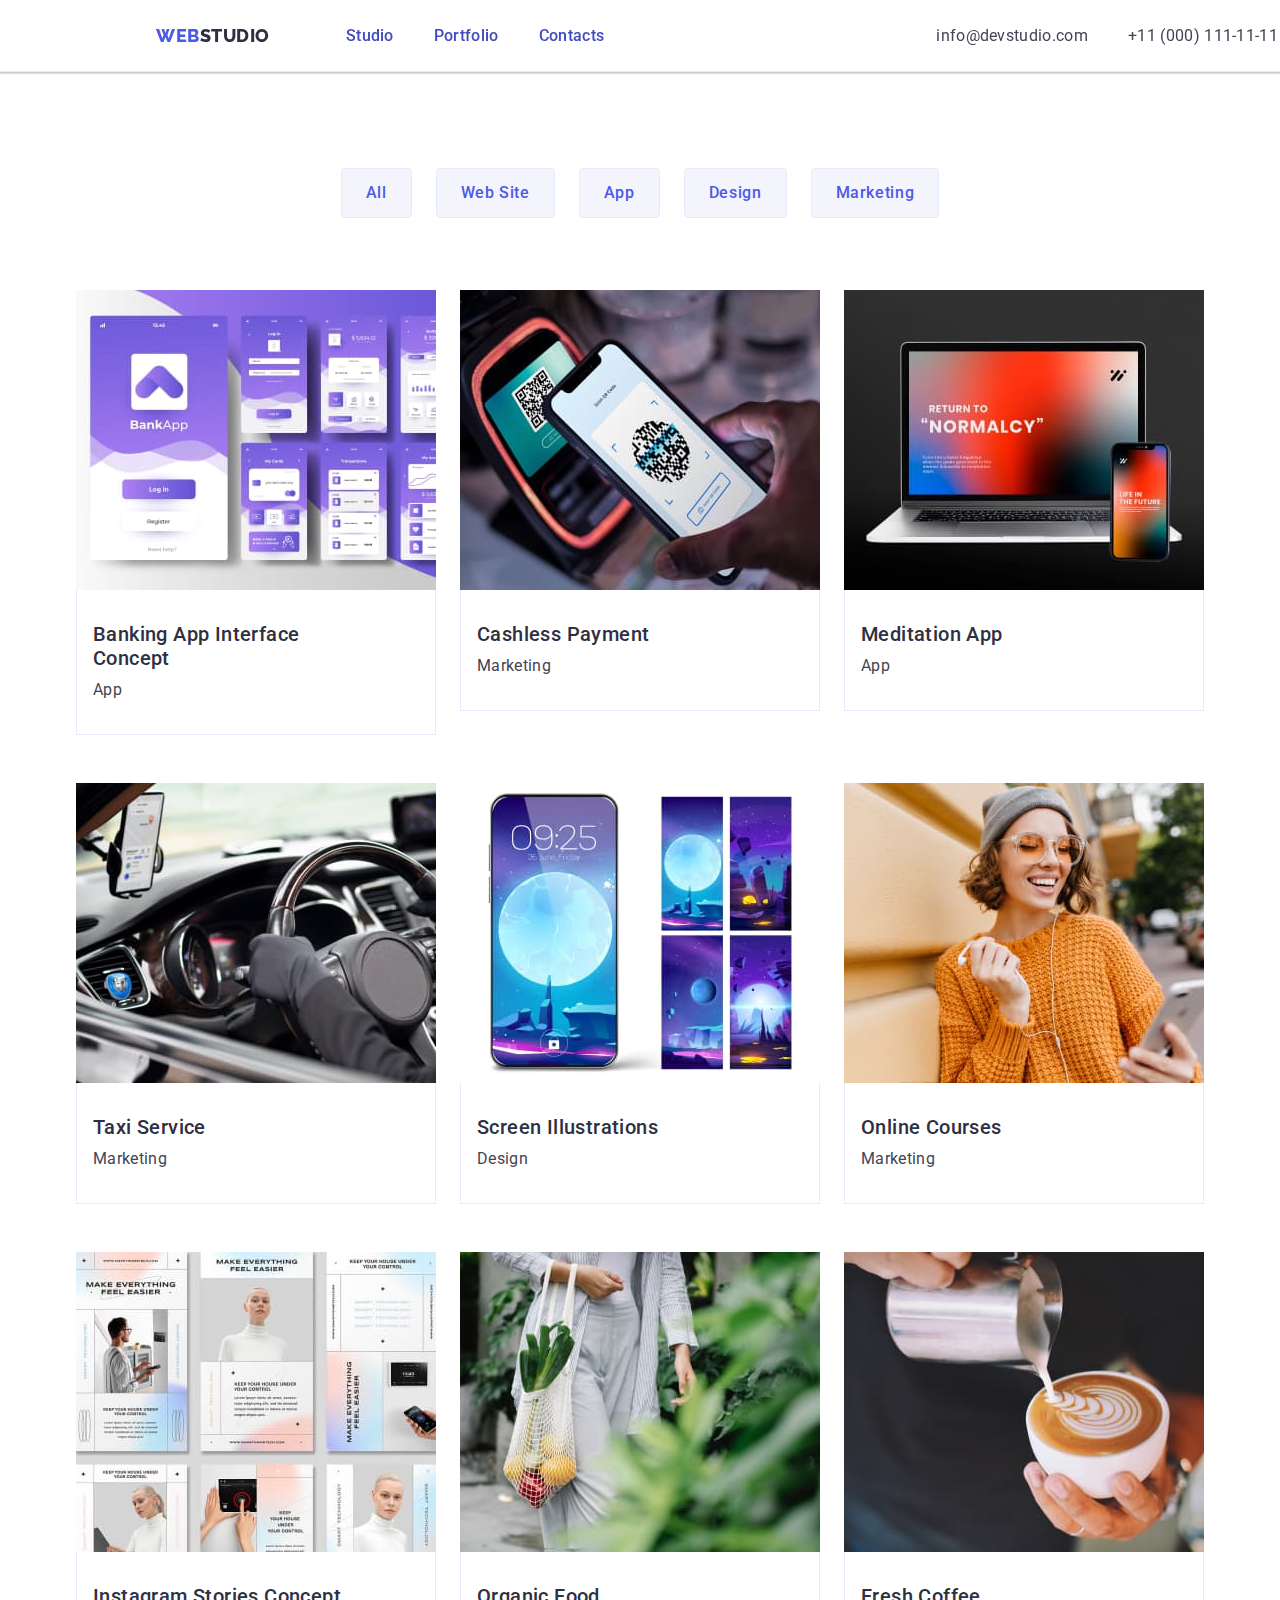
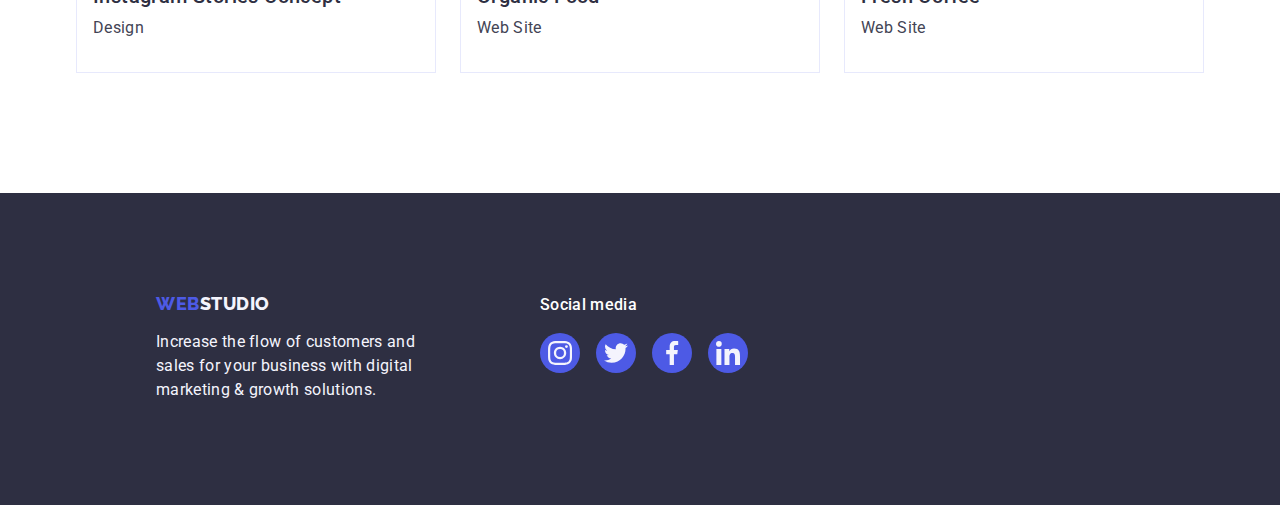
==== portfolio.html @ ceb00c8d "Initial commit" ====
<!DOCTYPE html>
<html lang="en">
  <head>
    <meta charset="UTF-8" />
    <title>Portfolio</title>
    <link
      rel="stylesheet"
      href="https://cdnjs.cloudflare.com/ajax/libs/modern-normalize/2.0.0/modern-normalize.min.css"
    />
    <link rel="preconnect" href="https://fonts.googleapis.com" />
    <link rel="preconnect" href="https://fonts.gstatic.com" crossorigin />
    <link
      href="https://fonts.googleapis.com/css2?family=Raleway:wght@800&family=Roboto:wght@400;500;700;900&display=swap"
      rel="stylesheet"
    />
    <link rel="stylesheet" href="./css/styles.css" />
  </head>
  <!--Body-->
  <body class="body">
    <header class="header">
      <div class="container">
        <nav class="nav">
          <a href="./index.html" class="web-logo link"
            >Web<span class="studio link">Studio</span></a
          >
          <ul class="list">
            <li><a href="./index.html" class="nav-menu link">Studio</a></li>
            <li>
              <a href="./portfolio.html" class="nav-menu link">Portfolio</a>
            </li>
            <li><a href="" class="nav-menu link">Contacts</a></li>
          </ul>
        </nav>
        <!--Contacts-->
        <address class="address list">
          <ul class="list">
            <li>
              <a class="contact-list link" href="mailto:info@devstudio.com"
                >info@devstudio.com</a
              >
            </li>
            <li>
              <a class="contact-list link" href="tel:+110001111111"
                >+11 (000) 111-11-11</a
              >
            </li>
          </ul>
        </address>
      </div>
    </header>
    <!--Main section-->
    <main>
      <section class="portfolio-section">
        <div class="container">
          <h1 class="visually-hidden">
            In the future this text will be hidden
          </h1>
          <!--Button section-->
          <ul class="filter-list">
            <li class="filter-item">
              <button type="button" class="filter-btn">All</button>
            </li>
            <li class="filter-item">
              <button type="button" class="filter-btn">Web Site</button>
            </li>
            <li class="filter-item">
              <button type="button" class="filter-btn">App</button>
            </li>
            <li class="filter-item">
              <button type="button" class="filter-btn">Design</button>
            </li>
            <li class="filter-item">
              <button type="button" class="filter-btn">Marketing</button>
            </li>
          </ul>

          <!--Pictures section-->

          <ul class="card-list-item">
            <li class="card-list">
              <a href="./portfolio.html" class="link">
                <div class="card-overlay">
                  <img
                    src="./images/interface-of-bank.jpg"
                    alt="BankApp"
                    width="360"
                  />
                  <p class="card-overlay-text">
                    14 Stylish and User-Friendly App Design Concepts · Task
                    Manager App · Calorie Tracker App · Exotic Fruit Ecommerce
                    App · Cloud Storage App
                  </p>
                </div>
                <div class="card-content">
                  <h2 class="ttl">Banking App Interface Concept</h2>
                  <p class="text">App</p>
                </div>
              </a>
            </li>
            <li class="card-list">
              <a href="./portfolio.html" class="link">
                <div class="card-overlay">
                  <img
                    src="./images/qr-code.jpg"
                    alt="Cashless Payment Marketing"
                    width="360"
                  />
                  <p class="card-overlay-text">
                    14 Stylish and User-Friendly App Design Concepts · Task
                    Manager App · Calorie Tracker App · Exotic Fruit Ecommerce
                    App · Cloud Storage App
                  </p>
                </div>
                <div class="card-content">
                  <h2 class="ttl">Cashless Payment</h2>
                  <p class="text">Marketing</p>
                </div>
              </a>
            </li>
            <li class="card-list">
              <a href="./portfolio.html" class="link">
                <div class="card-overlay">
                  <img
                    src="./images/computer-and-phone.jpg"
                    alt="Meditation App"
                    width="360"
                  />
                  <p class="card-overlay-text">
                    14 Stylish and User-Friendly App Design Concepts · Task
                    Manager App · Calorie Tracker App · Exotic Fruit Ecommerce
                    App · Cloud Storage App
                  </p>
                </div>
                <div class="card-content">
                  <h2 class="ttl">Meditation App</h2>
                  <p class="text">App</p>
                </div>
              </a>
            </li>
            <li class="card-list">
              <a href="./portfolio.html" class="link">
                <div class="card-overlay">
                  <img src="./images/car.jpg" alt="Car" width="360" />
                  <p class="card-overlay-text">
                    14 Stylish and User-Friendly App Design Concepts · Task
                    Manager App · Calorie Tracker App · Exotic Fruit Ecommerce
                    App · Cloud Storage App
                  </p>
                </div>
                <div class="card-content">
                  <h2 class="ttl">Taxi Service</h2>
                  <p class="text">Marketing</p>
                </div>
              </a>
            </li>
            <li class="card-list">
              <a href="./portfolio.html" class="link">
                <div class="card-overlay">
                  <img
                    src="./images/interface-of-phone.jpg"
                    alt="Screen Illustrations"
                    width="360"
                  />
                  <p class="card-overlay-text">
                    14 Stylish and User-Friendly App Design Concepts · Task
                    Manager App · Calorie Tracker App · Exotic Fruit Ecommerce
                    App · Cloud Storage App
                  </p>
                </div>
                <div class="card-content">
                  <h2 class="ttl">Screen Illustrations</h2>
                  <p class="text">Design</p>
                </div>
              </a>
            </li>
            <li class="card-list">
              <a href="./portfolio.html" class="link">
                <div class="card-overlay">
                  <img src="./images/girl.jpg" alt="Girl" width="360" />
                  <p class="card-overlay-text">
                    14 Stylish and User-Friendly App Design Concepts · Task
                    Manager App · Calorie Tracker App · Exotic Fruit Ecommerce
                    App · Cloud Storage App
                  </p>
                </div>
                <div class="card-content">
                  <h2 class="ttl">Online Courses</h2>
                  <p class="text">Marketing</p>
                </div>
              </a>
            </li>
            <li class="card-list">
              <a href="./portfolio.html" class="link">
                <div class="card-overlay">
                  <img
                    src="./images/presentation.jpg"
                    alt="Instagram Stories Concept"
                    width="360"
                  />
                  <p class="card-overlay-text">
                    14 Stylish and User-Friendly App Design Concepts · Task
                    Manager App · Calorie Tracker App · Exotic Fruit Ecommerce
                    App · Cloud Storage App
                  </p>
                </div>
                <div class="card-content">
                  <h2 class="ttl">Instagram Stories Concept</h2>
                  <p class="text">Design</p>
                </div>
              </a>
            </li>
            <li class="card-list">
              <a href="./portfolio.html" class="link">
                <div class="card-overlay">
                  <img src="./images/bag.jpg" alt="Organic Food" width="360" />
                  <p class="card-overlay-text">
                    14 Stylish and User-Friendly App Design Concepts · Task
                    Manager App · Calorie Tracker App · Exotic Fruit Ecommerce
                    App · Cloud Storage App
                  </p>
                </div>
                <div class="card-content">
                  <h2 class="ttl">Organic Food</h2>
                  <p class="text">Web Site</p>
                </div>
              </a>
            </li>
            <li class="card-list">
              <a href="./portfolio.html" class="link">
                <div class="card-overlay">
                  <img
                    src="./images/cup-of-coffee.jpg"
                    alt="Fresh coffee"
                    width="360"
                  />
                  <p class="card-overlay-text">
                    14 Stylish and User-Friendly App Design Concepts · Task
                    Manager App · Calorie Tracker App · Exotic Fruit Ecommerce
                    App · Cloud Storage App
                  </p>
                </div>
                <div class="card-content">
                  <h2 class="ttl">Fresh Coffee</h2>
                  <p class="text">Web Site</p>
                </div>
              </a>
            </li>
          </ul>
        </div>
      </section>
    </main>
    <!--Footer section-->
    <footer class="ftr">
      <div class="container">
        <div class="container-box">
          <a href="/index.html" class="web link"
            >Web<span class="studio-link">Studio</span></a
          >
          <p class="text-footer">
            Increase the flow of customers and sales for your business with
            digital marketing & growth solutions.
          </p>
        </div>
        <div>
          <p class="social-media">Social media</p>
          <ul class="footer-list list">
            <li class="footer-icon-item">
              <a href="" class="footer-icon link">
                <svg class="footer-social-icon" width="24" height="24">
                  <use href="./images/icons.svg#icon-instagram-2"></use>
                </svg>
              </a>
            </li>
            <li class="footer-icon-item">
              <a href="" class="footer-icon link">
                <svg class="footer-social-icon" width="24" height="24">
                  <use href="./images/icons.svg#icon-twitter-1"></use>
                </svg>
              </a>
            </li>
            <li class="footer-icon-item">
              <a href="" class="footer-icon link">
                <svg class="footer-social-icon" width="24" height="24">
                  <use href="./images/icons.svg#icon-facebook-1"></use>
                </svg>
              </a>
            </li>
            <li class="footer-icon-item">
              <a href="" class="footer-icon link">
                <svg class="footer-social-icon" width="24" height="24">
                  <use href="./images/icons.svg#icon-linkedin-1"></use>
                </svg>
              </a>
            </li>
          </ul>
        </div>
      </div>
    </footer>
  </body>
</html>
---- css/styles.css ----
:root {
  --navy-blue: #2e2f42;
  --navyblue-modal: rgba(46, 47, 66, 0.4);
  --iris: #4d5ae5;
  --white: #ffffff;
  --cloud: #f4f4fd;
  --slate: #434455;
  --light-slate: #8e8f99;
  --ocean: #404bbf;
  --cornflower: #e7e9fc;
  --daily: #fcfcfc;
  --green: #31d0aa;
  --transition-settings: 250ms cubic-bezier(0.4, 0, 0.2, 1);
}

*,
*::before,
*::after {
  box-sizing: border-box;
}
.body {
  font-family: "Roboto", sans-serif;
  color: #434455;
  background-color: #ffffff;
}
.tech-item img {
  display: block;
}

h1,
h2,
h3,
h4,
h5,
h6,
p {
  margin: 0;
}

ul,
ol {
  margin: 0;
  padding-left: 0;
}
.social-icons {
  fill: currentColor;
}
/* Header section */

.header {
  display: flex;
  width: 1440px;
  height: 72px;
  margin: 0 auto;
  justify-content: center;
  align-content: center;
  border-bottom: 1px solid #e7e9fc;
  box-shadow: 0px 1px 6px 0px rgba(46, 47, 66, 0.08),
    0px 1px 1px 0px rgba(46, 47, 66, 0.16),
    0px 2px 1px 0px rgba(46, 47, 66, 0.08);
}
.header {
  position: sticky;
  top: 0;
  background-color: #ffffff;
  z-index: 1;
}
.header .container {
  display: flex;
}
::after {
  content: "";
  position: absolute;
  left: 0;
  bottom: -1px;
  height: 4px;
  background-color: #404bbf;
  border-radius: 2px;
}
.container {
  width: 1158px;
  padding: 0 15px;
  margin: 0 auto;
}

.header .nav {
  display: flex;
  align-items: center;
  margin-right: 332px;
}

img {
  display: block;
}
.link {
  text-decoration: none;
}
.web-logo {
  color: #4d5ae5;
  font-family: "Raleway", sans-serif;
  font-size: 18px;
  font-style: normal;
  font-weight: 800;
  line-height: 1.17;
  letter-spacing: 0.03em;
  text-transform: uppercase;
  text-decoration: none;
  margin-right: 76px;
}
.studio {
  color: var(--navy-blue);
  font-size: 18px;
  font-style: normal;
  font-weight: 800;
  line-height: 1.17;
  letter-spacing: 0.03em;
  text-transform: uppercase;
  text-decoration: none;
}
.link-list {
  text-decoration: none;
}
.nav .list,
.address .list {
  display: flex;
  gap: 40px;
}
.nav-menu {
  font-family: "Roboto", sans-serif;
  color: var(--navy-blue);
  font-size: 16px;
  font-style: normal;
  font-weight: 500;
  line-height: 1.5;
  letter-spacing: 0.02em;
  padding: 24px 0;
  position: relative;
  color: #404bbf;
  transition: color 250ms cubic-bezier(0.4, 0, 0.2, 1);
}
.nav-menu-link {
  text-decoration: none;
}
.nav-menu:hover,
.nav-menu:focus {
  color: #404bbf;
}
.menu-item {
  transition: color 250ms cubic-bezier(0.4, 0, 0.2, 1);
}
.address-item {
  transition: color 250ms cubic-bezier(0.4, 0, 0.2, 1);
}
.contact-list {
  font-family: "Roboto", sans-serif;
  color: var(--slate);
  font-size: 16px;
  font-style: normal;
  padding: 24px 0;
  display: block;
  font-weight: 400;
  line-height: 1.5;
  letter-spacing: 0.02em;
  text-decoration: none;
  transition: color 250ms cubic-bezier(0.4, 0, 0.2, 1);
}
.contact-list:hover,
.contact-list:focus {
  color: #404bbf;
}
.address {
  font-style: normal;
  text-decoration: none;
}
/* Main first section */

.dark-section {
  max-width: 1440px;
  height: 600px;
  padding: 188px 0;
  margin: 0 auto;
  background-color: #2e2f42;
  background-image: url(../images/people-office.jpg);
  background-image: linear-gradient(
      rgba(46, 47, 66, 0.7),
      rgba(46, 47, 66, 0.7)
    ),
    url(../images/people-office.jpg);
  background-repeat: no-repeat;
  background-position: center;
  background-size: cover;
}
.container-main {
  display: flex;
  flex-direction: column;
  align-items: center;
}
.ttl_one {
  font-family: "Roboto", sans-serif;
  color: #ffffff;
  font-size: 56px;
  font-style: normal;
  font-weight: 700;
  line-height: 1.07;
  letter-spacing: 0.02em;
  text-align: center;
}
.ttl_one {
  max-width: 496px;
  margin-bottom: 48px;
  margin-left: auto;
  margin-right: auto;
  text-align: center;
}
.button {
  min-width: 169px;
  height: 56px;
  border: none;
  padding: 16px 32px;
  margin-right: auto;
  margin-left: auto;
  display: block;
  align-items: flex-start;
  gap: 10px;
  border-radius: 4px;
  box-shadow: 0px 4px 4px 0px rgba(0, 0, 0, 0.15);
}
.button {
  color: #ffffff;
  font-family: "Roboto", sans-serif;
  font-weight: 500;
  font-size: 16px;
  font-style: normal;
  line-height: 1.5;
  letter-spacing: 0.04em;
  background-color: #4d5ae5;
  cursor: pointer;
  transition: background-color 250ms cubic-bezier(0.4, 0, 0.2, 1);
}
.button:hover,
.button:focus {
  background-color: #404bbf;
}

/* Second section */

.text-section {
  padding: 120px 0;
}

.visually-hidden {
  position: absolute;
  width: 1px;
  height: 1px;
  margin: -1px;
  border: 0;
  padding: 0;
  white-space: nowrap;
  clip-path: inset(100%);
  clip: rect(0 0 0 0);
  overflow: hidden;
}
.text-list {
  display: flex;
  flex-direction: row;
  gap: 24px;
}
.text-article {
  display: flex;
  width: 264px;
  flex-direction: column;
  align-items: flex-start;
  gap: 8px;
}
.text-icons {
  display: flex;
  justify-content: center;
  align-items: center;
  width: 264px;
  height: 112px;
  background-color: var(--cloud);
  border-radius: 4px;
  margin-bottom: 8px;
}
.ttl {
  display: flex;
  width: 264px;
  flex-direction: column;
  justify-content: center;
  align-items: flex-start;
  gap: 8px;
}
.text {
  color: var(--slate);
  font-family: "Roboto", sans-serif;
  font-size: 16px;
  font-style: normal;
  font-weight: 400;
  line-height: 1.5;
  letter-spacing: 0.02em;
}

/* Third section */

.tech-section {
  padding-bottom: 120px;
}
.tittle {
  color: #2e2f42;
  text-align: center;
  font-size: 36px;
  font-weight: 700;
  line-height: 1.11;
  letter-spacing: 0.02em;
  text-transform: capitalize;
  margin-bottom: 72px;
}
.tech-list {
  display: flex;
  gap: 24px;
}
.tech-item {
  flex-basis: calc((100% - 3 * 16px) / 3);
}

/* Fourth section */

.prof-section {
  background-color: var(--cloud);
  padding: 120px 0;
}
.team-card {
  display: flex;
  gap: 24px;
}
.team-card-item {
  background-color: #ffffff;
  flex-basis: calc((100% - 72px) / 4);
  box-shadow: 0px 2px 1px 0px rgba(46, 47, 66, 0.08),
    0px 1px 1px 0px rgba(46, 47, 66, 0.16),
    0px 1px 6px 0px rgba(46, 47, 66, 0.08);
  border-radius: 0px 0px 4px 4px;
}
.card-description {
  padding: 32px 0;
}
.prof-name {
  color: var(--navy-blue);
  font-size: 20px;
  font-style: normal;
  font-weight: 500;
  line-height: 1.2;
  letter-spacing: 0.02em;
  text-align: center;
  margin: 0;
  margin-bottom: 8px;
  flex-direction: column;
}
.text-spot {
  color: var(--slate);
  font-size: 16px;
  line-height: 1.5;
  letter-spacing: 0.02em;
  text-align: center;
  margin-bottom: 8px;
}
.team {
  display: flex;
  justify-content: center;
  gap: 24px;
}
.team-card-icon {
  width: 40px;
  height: 40px;
}
.icon-link:hover,
.icon-link:focus {
  background-color: #404bbf;
}
.icon-link {
  width: 100%;
  height: 100%;
  background-color: #4d5ae5;
  border-radius: 50%;
  display: flex;
  align-items: center;
  justify-content: center;
  transition: background-color 250ms cubic-bezier(0.4, 0, 0.2, 1);
}
.team-card-list-icon {
  fill: var(--cloud);
}
/* Customers section */

.customers-section {
  padding: 120px 0;
}
.customers-list {
  display: flex;
  gap: 24px;
}
.logo-icon {
  fill: currentColor;
}

.custom-list-item {
  width: calc((100% - 120px) / 6);
  height: 88px;
}
.custom-list-item .link {
  width: 100%;
  height: 100%;
  border: 1px solid #8e8f99;
  border-radius: 4px;
  display: flex;
  align-items: center;
  justify-content: center;
  color: #8e8f99;
}
.custom-list-item .link:hover,
.custom-list-item .link:focus {
  border-color: #404bbf;
  color: #404bbf;
}
.custom-link {
  transition: border-color 250ms cubic-bezier(0.4, 0, 0.2, 1),
    color 250ms cubic-bezier(0.4, 0, 0.2, 1);
}

/* Main Portfolio Section */

.portfolio-section {
  padding-top: 96px;
  padding-bottom: 120px;
}

.portfolio-section .filter-list {
  display: flex;
  justify-content: center;
  flex-wrap: wrap;
  row-gap: 48px;
}
.portfolio-section .list {
  justify-content: center;
  margin-bottom: 72px;
  border: 10px solid red;
}
.portfolio-section .card {
  padding: 32px 16px;
  border: 1px solid var(--cloud);
  border-top: none;
  width: calc((100% -48px) / 3);
}

/* Button Section Portfolio */

.filter-list {
  margin-bottom: 72px;
  list-style-type: none;
}
.filter-list .filter-item {
  margin-right: 24px;
}
.filter-list .filter-item:last-child {
  margin-right: 0;
}
.filter-btn {
  display: flex;
  padding: 12px 24px;
  justify-content: center;
  align-items: center;
  border-radius: 4px;
  border: 1px solid var(--cornflower);
  background-color: var(--cloud);
  transition: color var(--transition-settings),
    background-color var(--transition-settings),
    border-color var(--transition-settings),
    box-shadow var(--transition-settings);
}
.filter-item .link {
  color: var(--iris);
  background-color: var(--cloud);
  text-align: center;
  font-size: 16px;
  font-weight: 500;
  line-height: 1.5;
  letter-spacing: 0.64px;
  cursor: pointer;
  padding: 12px 24px;
  border: 1px solid var(--white);
  border-radius: 4px;
}
.filter-item {
  color: var(--iris);
  text-align: center;
  font-size: 16px;
  font-style: normal;
  font-weight: 500;
  line-height: 1.5;
  letter-spacing: 0.04em;
}
.filter-item .link:hover,
.filter-item .link:focus,
.filter-item .link:active {
  color: var(--cornflower);
  background-color: var(--iris);
}
.filter-list {
  list-style: none;
  text-decoration: none;
}
.filter-btn {
  font-family: "Roboto", sans-serif;
  font-weight: 500;
  font-size: 16px;
  line-height: 1.5;
  letter-spacing: 0.04em;
  color: var(--iris);
  background-color: var(--cloud);
  cursor: pointer;
}
.filter-btn:hover,
.filter-btn:focus {
  background-color: #404bbf;
  color: #ffffff;
  border: 1px solid transparent;
  box-shadow: 0px 2px 2px 0px rgba(0, 0, 0, 0.12),
    0px 2px 1px 0px rgba(0, 0, 0, 0.08), 0px 3px 1px 0px rgba(0, 0, 0, 0.1);
}

/* Picture List Section */

.list {
  list-style: none;
  padding: 0;
  margin: 0;
}
.portfolio-section .card-list-item .link:hover,
.portfolio-section .card-list-item .link:focus {
  box-shadow: 0px 2px 1px 0px rgba(46, 47, 66, 0.08),
    0px 1px 1px 0px rgba(46, 47, 66, 0.16),
    0px 1px 6px 0px rgba(46, 47, 66, 0.08);
}
.portfolio-section .card-list-item .link {
  position: relative;
  display: block;
  transition: box-shadow var(--transition-settings);
}
.card-list-item {
  display: flex;
  flex-wrap: wrap;
  column-gap: 24px;
  row-gap: 48px;
  padding: 0;
  margin: 0;
  list-style: none;
}
.card-list {
  flex-basis: calc((100% - 48px) / 3);
  background: var(--white);
}
.portfolio-section .card-overlay {
  position: relative;
  overflow: hidden;
}
.portfolio-section .card-overlay-text {
  position: absolute;
  top: 0;
  left: 0;
  transform: translateY(100%);
  color: var(--cloud);
  padding: 40px 32px;
  width: 100%;
  height: 100%;
  line-height: 1.5; /* 150% */
  letter-spacing: 0.02em;
  width: 100%;
  height: 100%;
  background-color: var(--iris);
  transition: transform var(--transition-settings);
}
.card-content {
  padding: 32px 16px;
  border: 1px solid #e7e9fc;
  border-top: none;
}
.portfolio-section .card-list .link:hover .card-overlay-text,
.portfolio-section .card-list .link:focus .card-overlay-text {
  transform: translateY(0%);
}
.ttl {
  color: var(--navy-blue);
  font-size: 20px;
  font-weight: 500;
  line-height: 1.2;
  letter-spacing: 0.02em;
  margin-bottom: 8px;
}

.section {
  padding-top: 120px;
  padding-bottom: 120px;
}

/* Footer section */

.ftr {
  width: 1440px;
  height: 312px;
  flex-shrink: 0;
  margin: 0 auto;
  padding: 100px 0;
  background-color: var(--navy-blue);
  flex-direction: column;
  display: flex;
}

.ftr .container {
  display: flex;
  align-items: baseline;
}
.web {
  color: #4d5ae5;
  font-family: "Raleway", sans-serif;
  font-size: 18px;
  font-style: normal;
  font-weight: 800;
  line-height: 1.17;
  letter-spacing: 0.03em;
  text-transform: uppercase;
  text-decoration: none;
  margin-right: 76px;
  display: inline-block;
  margin-bottom: 16px;
}
.studio-link {
  color: #f4f4fd;
  font-size: 18px;
  font-style: normal;
  font-weight: 800;
  line-height: 1.17;
  letter-spacing: 0.03em;
  text-transform: uppercase;
  text-decoration: none;
}
.text-footer {
  width: 264px;
}
.text-footer {
  color: var(--cloud);
  font-family: "Roboto", sans-serif;
  font-size: 16px;
  font-style: normal;
  font-weight: 400;
  line-height: 1.5;
  letter-spacing: 0.02em;
}

.container-box {
  margin-right: 120px;
}

.social-media {
  font-family: "Roboto", sans-serif;
  font-size: 16px;
  font-style: normal;
  font-weight: 500;
  line-height: 1.5;
  letter-spacing: 0.02em;
  color: var(--white);
  margin-bottom: 16px;
}
.footer-list {
  display: flex;
  gap: 16px;
}
.footer .link {
  display: inline-block;
  margin-bottom: 16px;
}
.footer-icon {
  display: flex;
  align-items: center;
  justify-content: center;
  border-radius: 50%;
  color: #f4f4fd;
  background-color: var(--iris);
  padding: 8px;
  transition: background-color var(--transition-settings);
}
.footer-icon {
  fill: currentColor;
}
.footer-icon:hover,
.footer-icon:focus {
  background-color: var(--green);
}
.footer-icon-item {
  width: 40px;
  height: 40px;
}
.footer-icon-item .link {
  width: 100%;
  height: 100%;
}

/* Modal section */

.backdrop {
  position: fixed;
  top: 0;
  left: 0;
  width: 100%;
  height: 100%;
  background-color: var(--navyblue-modal);
  z-index: 2;
  transition: opacity var(--transition-settings),
    visibility var(--transition-settings);
}

.backdrop .modal {
  position: absolute;
  top: 50%;
  left: 50%;
  transform: translate(-50%, -50%);
  width: 408px;
  min-height: 584px;
  border-radius: 4px;
  background-color: var(--daily);
  box-shadow: 0px 2px 1px 0px rgba(0, 0, 0, 0.2),
    0px 1px 3px 0px rgba(0, 0, 0, 0.12), 0px 1px 1px 0px rgba(0, 0, 0, 0.14);
  transition: transform var(--transition-settings);
}

.backdrop .modal-btn {
  display: flex;
  align-items: center;
  justify-content: center;
  position: absolute;
  right: 24px;
  top: 24px;
  width: 24px;
  height: 24px;
  fill: var(--cornflower);
  border: 1px solid var(--cornflower);
  border-radius: 50%;
  border-color: rgba(0, 0, 0, 0.1);
  background-color: var(--cornflower);
  padding: 0x;
  transition: background-color var(--transition-settings),
    border var(--transition-settings);
  padding: 0;
  cursor: pointer;
}

.backdrop .modal-btn:hover,
.backdrop .modal-btn:focus {
  background-color: var(--ocean);
  border: none;
}

.backdrop.is-hidden {
  opacity: 0;
  pointer-events: none;
  visibility: hidden;
}

.backdrop .modal-btn-ico {
  fill: black;
  transition: fill var(--transition-settings);
}

.backdrop .modal-btn:hover .modal-btn-ico,
.backdrop .modal-btn:focus .modal-btn-ico {
  fill: var(--white);
}
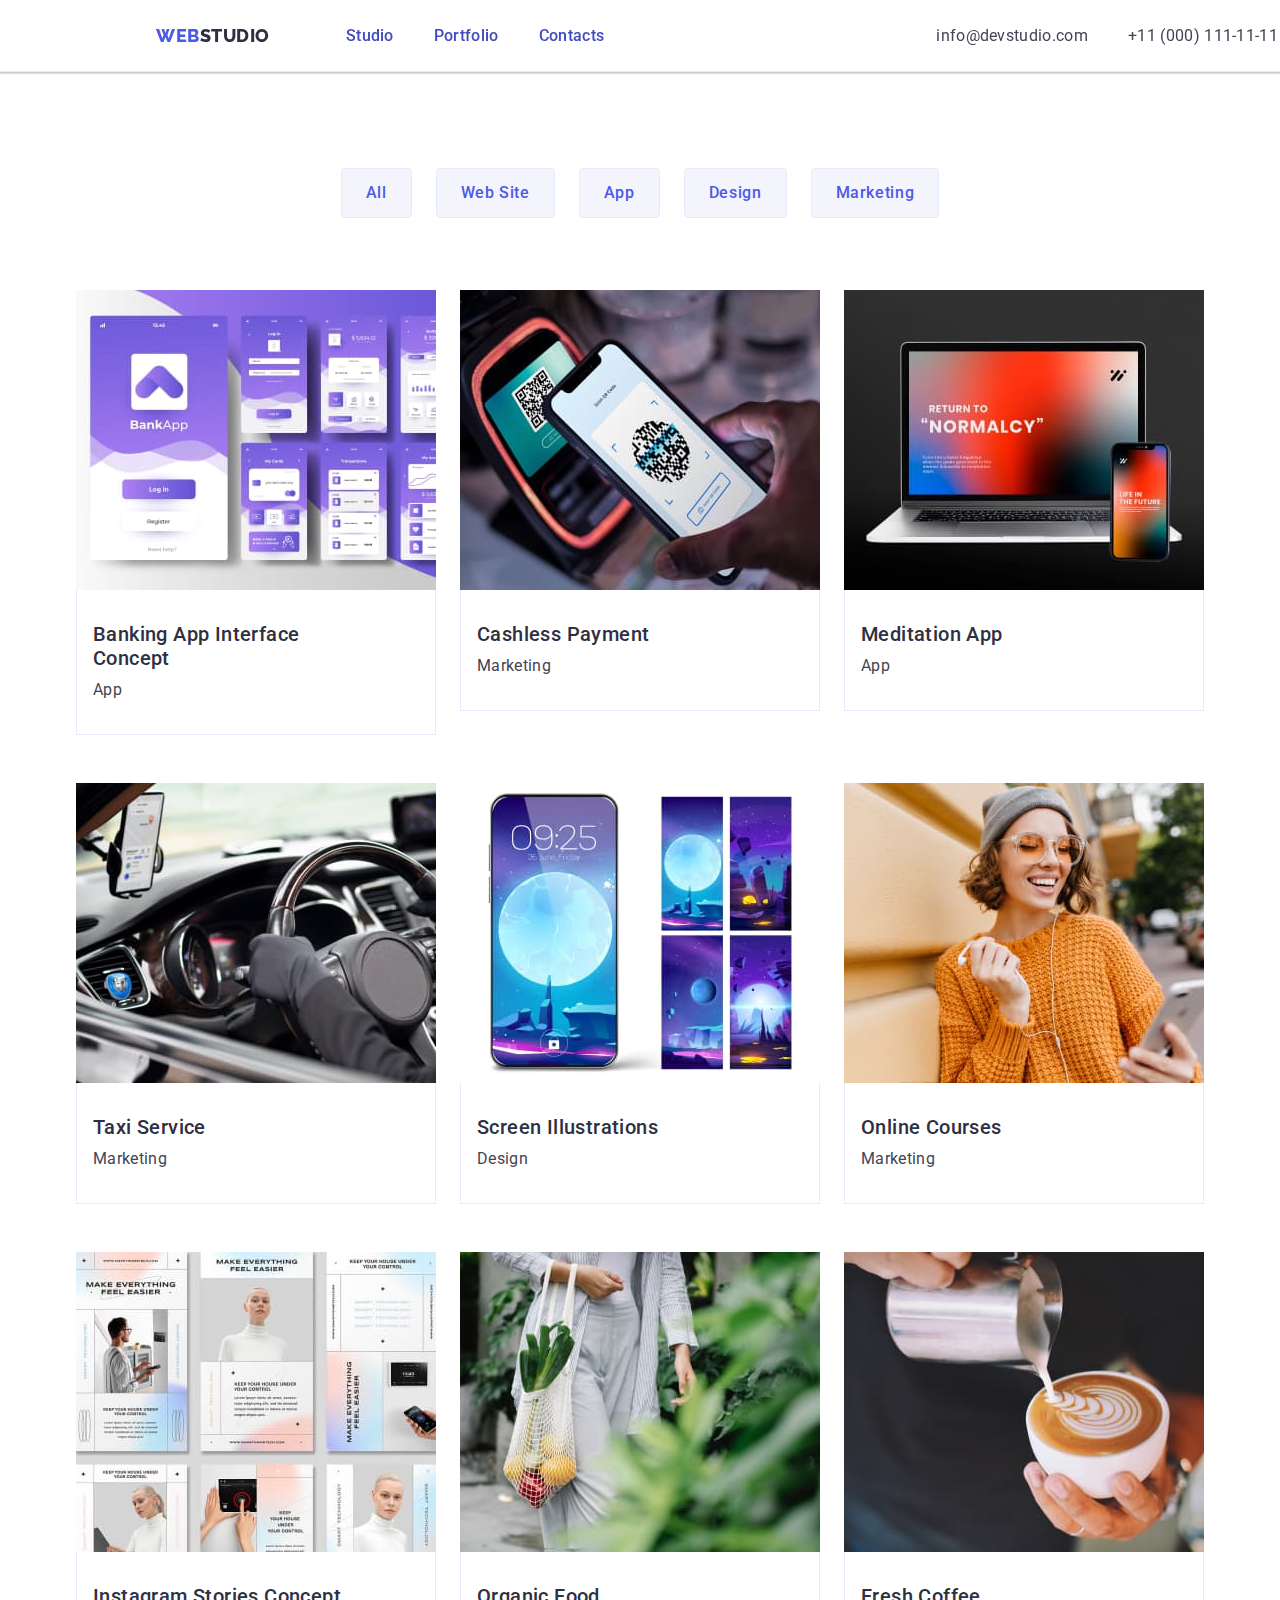
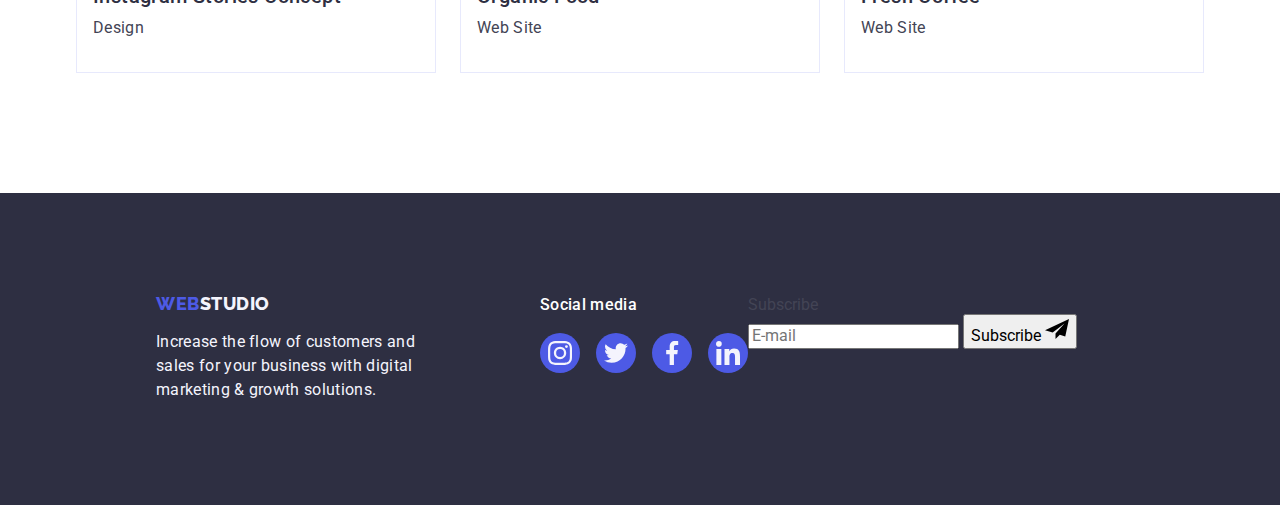
==== commit c3d46515: "Update portfolio.html" ====
--- a/portfolio.html
+++ b/portfolio.html
@@ -294,6 +294,27 @@
             </li>
           </ul>
         </div>
+        <div class="footer-form">
+          <p class="label-footer">Subscribe</p>
+
+          <form class="footer-form-tag">
+            <label class="footer-label">
+              <input
+                class="input-footer"
+                type="email"
+                placeholder="E-mail"
+                name="user-email-subscribe"
+                id="form-input-footer"
+              />
+            </label>
+            <button class="footer-button-form" type="submit">
+              Subscribe
+              <svg class="telefram-icon" width="24" height="24">
+                <use href="./images/icons.svg#icon-Frame-3"></use>
+              </svg>
+            </button>
+          </form>
+        </div>
       </div>
     </footer>
   </body>
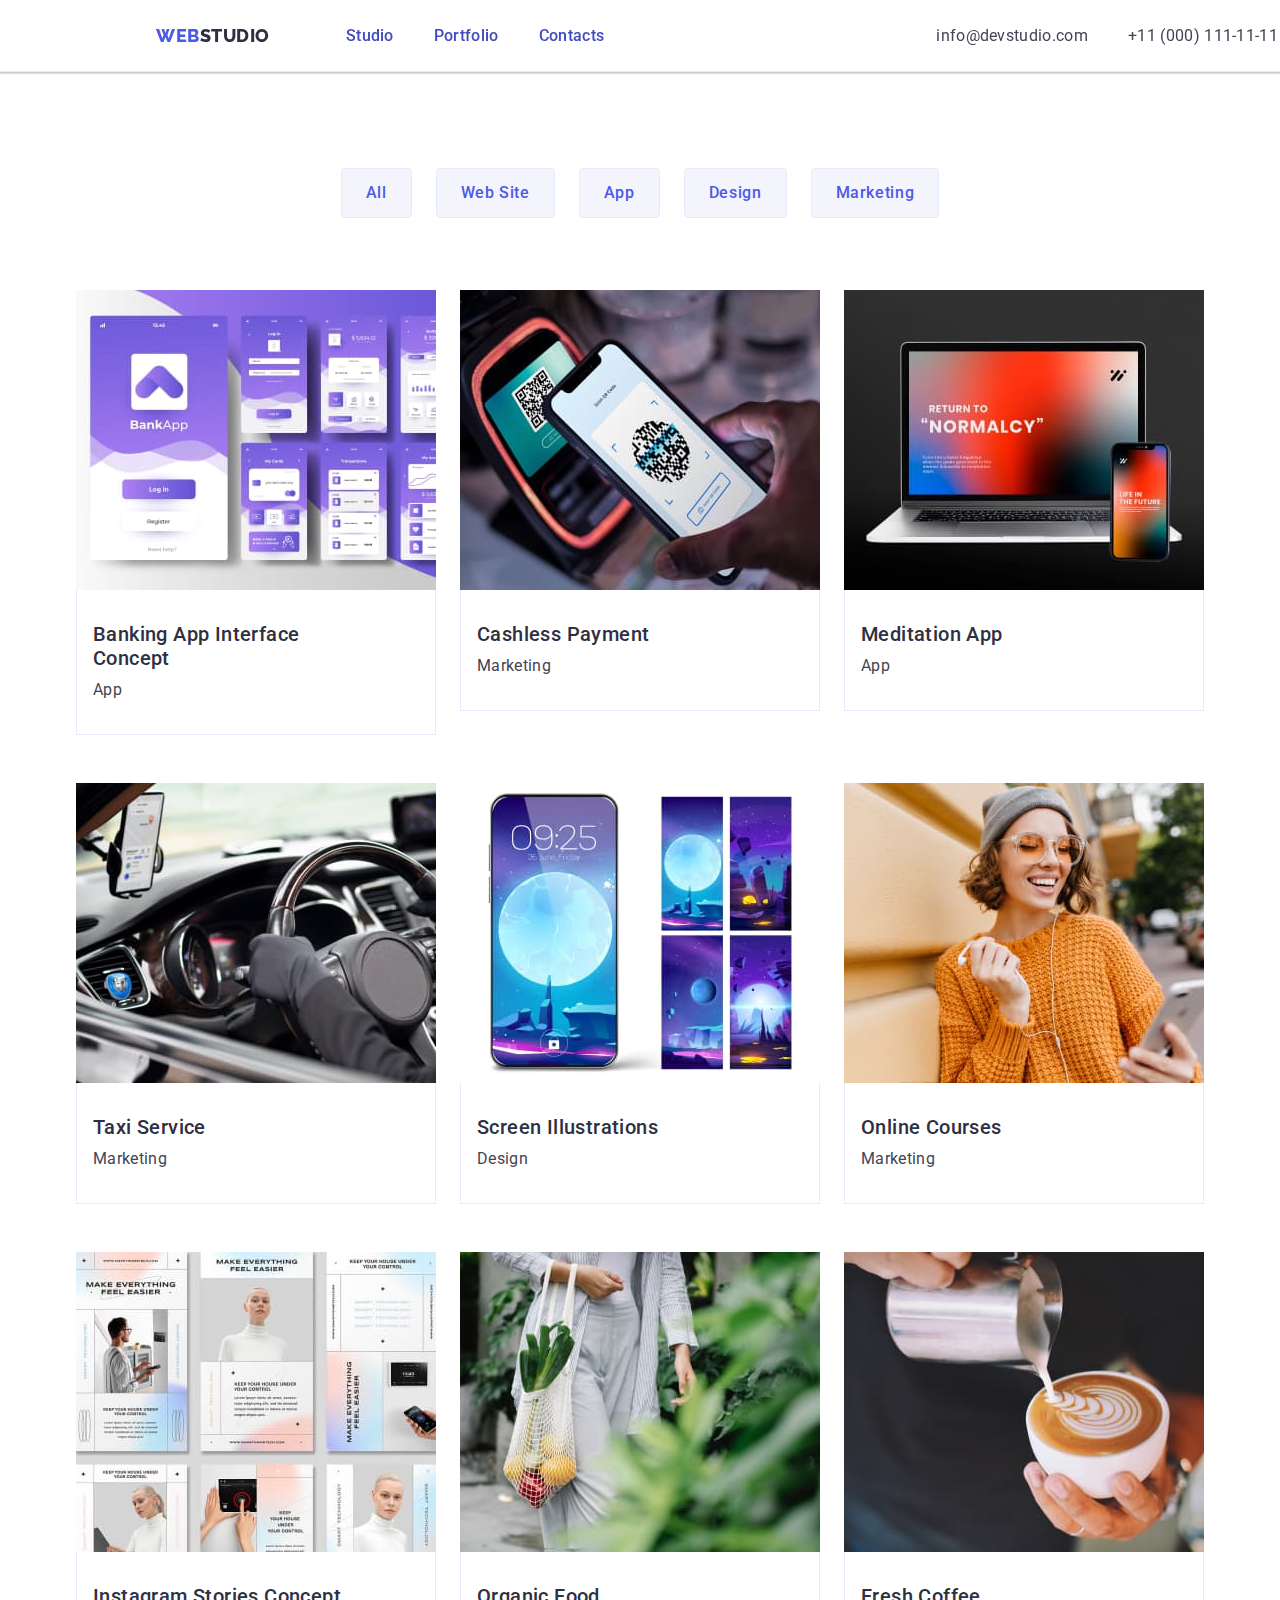
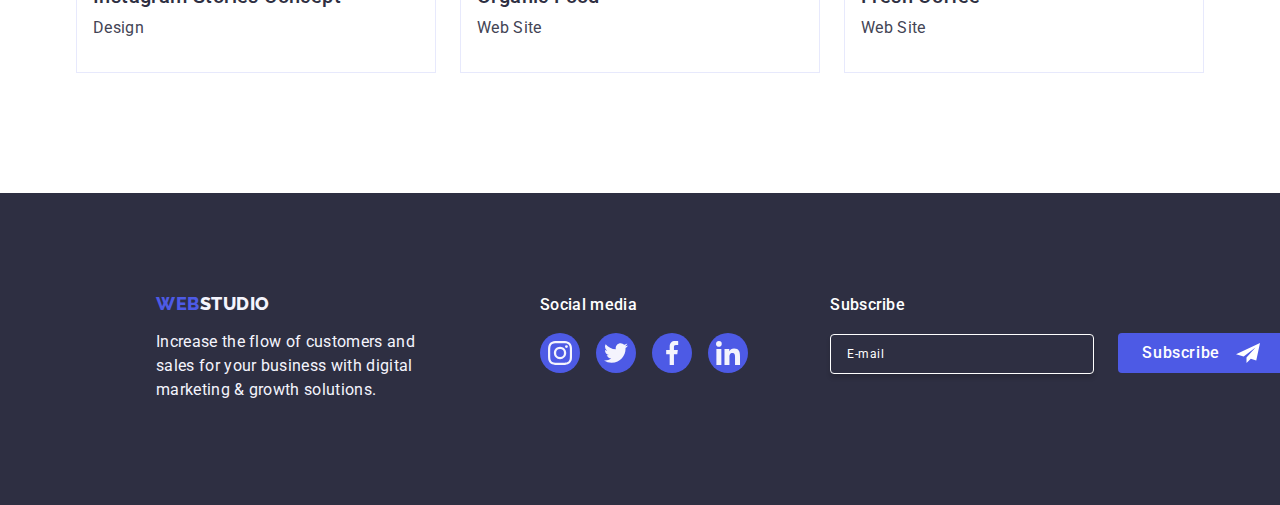
==== commit f116b366: "Update portfolio.html" ====
--- a/portfolio.html
+++ b/portfolio.html
@@ -26,7 +26,9 @@
           <ul class="list">
             <li><a href="./index.html" class="nav-menu link">Studio</a></li>
             <li>
-              <a href="./portfolio.html" class="nav-menu link">Portfolio</a>
+              <a href="./portfolio.html" class="nav-menu link current"
+                >Portfolio</a
+              >
             </li>
             <li><a href="" class="nav-menu link">Contacts</a></li>
           </ul>
--- a/css/styles.css
+++ b/css/styles.css
@@ -703,7 +703,68 @@
   width: 100%;
   height: 100%;
 }
-
+.footer-form {
+  margin-left: auto;
+}
+.label-footer {
+  display: flex;
+  flex-direction: column;
+  margin-bottom: 16px;
+  font-weight: 500;
+  font-size: 16px;
+  line-height: 1.5;
+  letter-spacing: 0.02em;
+  color: var(--white);
+}
+.footer-form-tag {
+  display: flex;
+  gap: 24px;
+  align-items: baseline;
+}
+.footer-label {
+  display: flex;
+  align-items: flex-end;
+}
+.input-footer::placeholder {
+  color: var(--white, #fff);
+}
+.input-footer {
+  font-size: 12px;
+  line-height: 1.5;
+  letter-spacing: 0.04em;
+  padding-left: 16px;
+  border-radius: 4px;
+  border: 1px solid var(--white, #fff);
+  box-shadow: 0px 4px 4px 0px rgba(0, 0, 0, 0.15);
+  background-color: transparent;
+  width: 264px;
+  color: var(--white, #fff);
+  height: 40px;
+}
+.footer-button-form {
+  display: flex;
+  border: none;
+  min-width: 16px;
+  justify-content: center;
+  align-items: center;
+  min-width: 165px;
+  height: 40px;
+  padding: 8px 24px;
+  cursor: pointer;
+  border-radius: 4px;
+  background-color: var(--iris, #4d5ae5);
+  color: var(--white, #fff);
+  font-family: "Roboto", sans-serif;
+  text-align: center;
+  font-size: 16px;
+  font-weight: 500;
+  line-height: 1.5; /* 150% */
+  letter-spacing: 0.04em;
+}
+.telefram-icon {
+  margin-left: 16px;
+  fill: var(--white);
+}
 /* Modal section */
 
 .backdrop {
@@ -719,6 +780,7 @@
 }
 
 .backdrop .modal {
+  padding: 72px 24px 24px 24px;
   position: absolute;
   top: 50%;
   left: 50%;
@@ -774,3 +836,162 @@
 .backdrop .modal-btn:focus .modal-btn-ico {
   fill: var(--white);
 }
+.modal-title {
+  font-family: Roboto;
+  font-size: 16px;
+  font-style: normal;
+  font-weight: 500;
+  line-height: 1.5;
+  letter-spacing: 0.02em;
+  display: flex;
+  align-items: center;
+  justify-content: center;
+  text-align: center;
+  margin-bottom: 16px;
+  color: var(--navy-blue);
+}
+
+.modal-form-label {
+  font-size: 12px;
+  line-height: 1.17;
+  letter-spacing: 0.04em;
+  color: #8e8f99;
+  display: block;
+  margin-bottom: 4px;
+}
+.modal-form-container {
+  margin-bottom: 8px;
+}
+.modal-form {
+  margin-bottom: 8px;
+}
+.modal-form-form {
+  position: relative;
+}
+.modal-form-input {
+  height: 40px;
+  margin-top: 4px;
+  margin-bottom: 8px;
+  outline: transparent;
+  padding-left: 38px;
+  width: 100%;
+  background-color: transparent;
+  border-radius: 4px;
+  border: 1px solid var(--navyblue-modal, rgba(46, 47, 66, 0.4));
+  transition: border-color 250ms cubic-bezier(0.4, 0, 0.2, 1);
+}
+.modal-form-input:focus {
+  border-color: #4d5ae5;
+}
+.modal-form-icon {
+  position: absolute;
+  pointer-events: none;
+  transform: translateY(-50%);
+  top: 50%;
+  left: 16px;
+  fill: var(--navy-blue);
+  transition: fill 250ms cubic-bezier(0.4, 0, 0.2, 1);
+}
+
+.modal-form-input:focus + .modal-form-icon {
+  fill: #4d5ae5;
+}
+.modal-form {
+  margin-bottom: 16px;
+}
+.modal-form-texarea-container {
+  margin-bottom: 16px;
+}
+
+.modal-form-textarea {
+  width: 100%;
+  height: 120px;
+  font-size: 12px;
+  line-height: 1.17;
+  letter-spacing: 0.04em;
+  background-color: transparent;
+  color: rgba(46, 47, 66, 0.4);
+  padding: 8px 16px;
+  border-radius: 4px;
+  margin-top: 4px;
+  outline: transparent;
+  transition: border-color 250ms cubic-bezier(0.4, 0, 0.2, 1);
+  border: 1px solid var(--navyblue-modal, rgba(46, 47, 66, 0.4));
+  resize: none;
+}
+.modal-form-textarea::placeholder {
+  color: var(--navyblue-modal, rgba(46, 47, 66, 0.4));
+}
+.modal-form-textarea:focus {
+  border-color: var(--iris);
+}
+.modal-form-privacy {
+  align-items: center;
+  justify-content: center;
+  margin-bottom: 24px;
+}
+.checkbox-modal {
+  width: 16px;
+  height: 16px;
+  stroke-width: 1px;
+}
+.modal-form-priv {
+  font-family: Roboto;
+  font-size: 12px;
+  line-height: 1.17;
+  letter-spacing: 0.04em;
+  color: var(--lightslate, #8e8f99);
+  display: block;
+}
+.privacy-checkbox {
+  display: inline-flex;
+  align-items: center;
+  justify-content: center;
+  width: 16px;
+  height: 16px;
+  margin-right: 5px;
+  border-radius: 2px;
+  fill: transparent;
+  border: 1px solid rgba(46, 47, 66, 0.4);
+  transition: background-color 250ms cubic-bezier(0.4, 0, 0.2, 1),
+    border 250ms cubic-bezier(0.4, 0, 0.2, 1),
+    fill 250ms cubic-bezier(0.4, 0, 0.2, 1);
+}
+input[type="checkbox"]:checked + .modal-form-priv .privacy-checkbox {
+  background-color: var(--ocean);
+  border: none;
+  fill: #f4f4fd;
+}
+
+.privacy-link {
+  font-family: Roboto;
+  font-size: 12px;
+  line-height: 16px;
+  letter-spacing: 0.48px;
+  text-decoration-line: underline;
+  color: var(--iris, #4d5ae5);
+}
+.button_form {
+  display: block;
+  font-family: "Roboto", sans-serif;
+  font-size: 16px;
+  font-weight: 500;
+  line-height: 1.5;
+  letter-spacing: 0.04em;
+  text-align: center;
+  color: #ffffff;
+  background: var(--iris, #4d5ae5);
+  cursor: pointer;
+  margin-top: 24px;
+  margin-left: auto;
+  margin-right: auto;
+  border-radius: 4px;
+  min-width: 169px;
+  padding: 16px 32px;
+  border: none;
+  transition: background-color 250ms cubic-bezier(0.4, 0, 0.2, 1);
+}
+.button_form:hover,
+.button_form:focus {
+  background-color: var(--ocean);
+}
